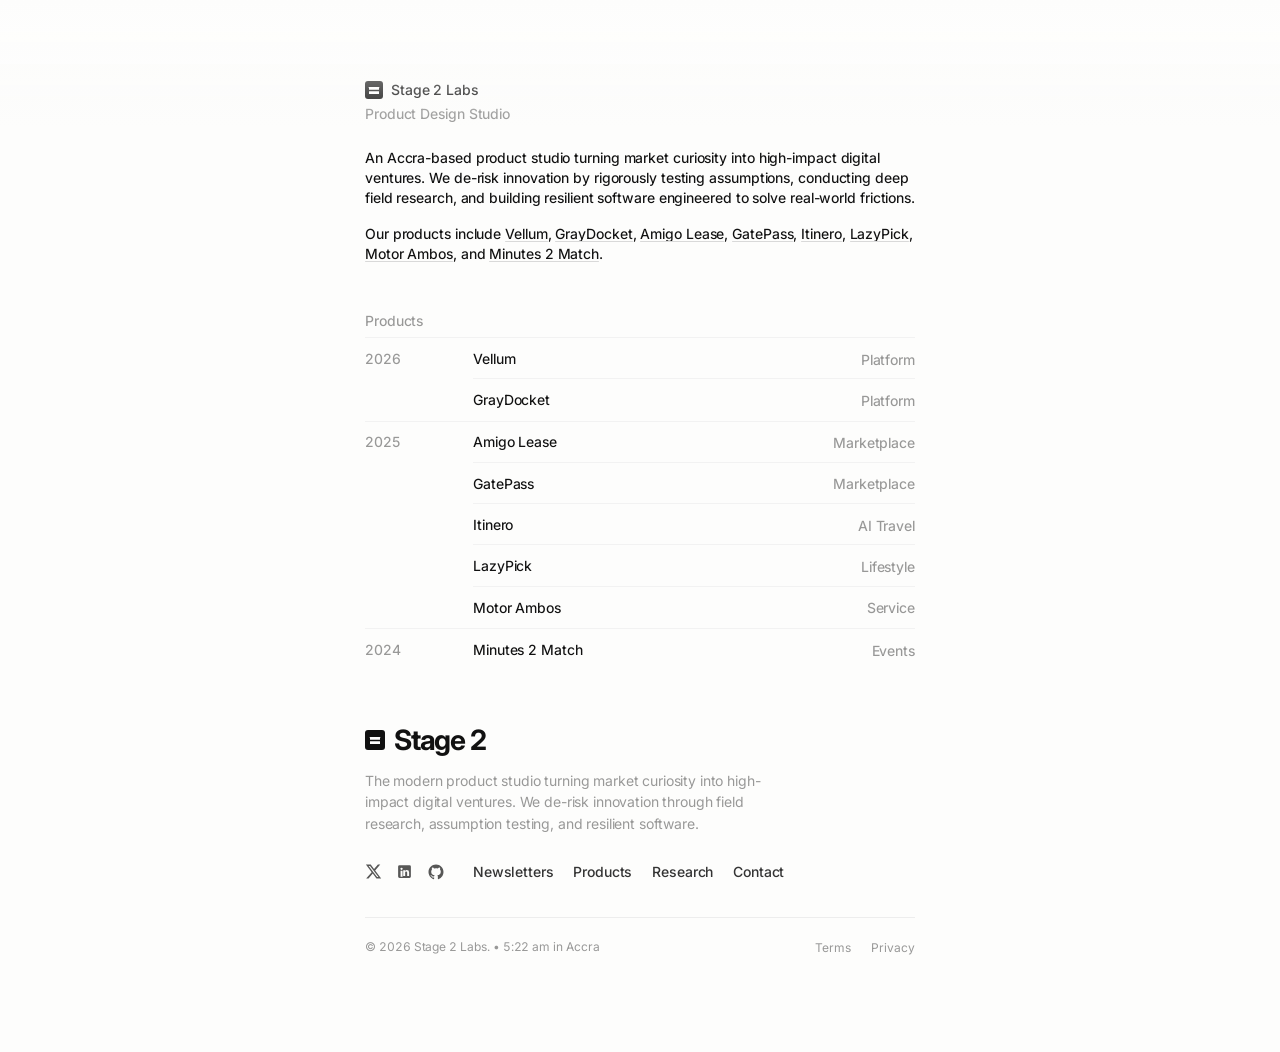
==== index.html @ d828b5db "initial" ====
<!DOCTYPE html>
<html lang="en">
<head>
    <meta charset="utf-8">
    <meta name="viewport" content="width=device-width, initial-scale=1, maximum-scale=1, user-scalable=no">
    
    <!-- Primary Meta Tags -->
    <title>Stage 2 Labs — Product Design Studio</title>
    <meta name="title" content="Stage 2 Labs — Product Design Studio">
    <meta name="description" content="Stage2 is an Accra-based product studio turning market curiosity into high-impact digital ventures. We de-risk innovation through field research, assumption testing, and resilient software.">
    <meta name="keywords" content="Stage 2, Stage 2 Labs, Product Studio, Venture Studio, Accra, Ghana, Product Design, Software Engineering, African Tech, Vellum, GrayDocket, GatePass, Amigo Lease">
    <meta name="author" content="Stage 2 Labs">
    <meta name="theme-color" content="#fdfdfc" media="(prefers-color-scheme: light)">
    <meta name="theme-color" content="#0d0d0d" media="(prefers-color-scheme: dark)">

    <!-- Open Graph / Facebook -->
    <meta property="og:type" content="website">
    <meta property="og:url" content="https://stage2.xyz/">
    <meta property="og:title" content="Stage 2 Labs — Product Design Studio">
    <meta property="og:description" content="An Accra-based product studio turning market curiosity into high-impact digital ventures.">
    <meta property="og:site_name" content="Stage 2 Labs">
    <meta property="og:locale" content="en_GH">

    <!-- Twitter -->
    <meta name="twitter:card" content="summary">
    <meta name="twitter:url" content="https://stage2.xyz/">
    <meta name="twitter:title" content="Stage 2 Labs — Product Design Studio">
    <meta name="twitter:description" content="An Accra-based product studio turning market curiosity into high-impact digital ventures.">
    <meta name="twitter:creator" content="@maxwellcofie">

    <!-- Favicon: Adaptive Stage 2 Logo Mark -->
    <link rel="icon" type="image/svg+xml" href="assets/favicon.svg">
    <link rel="alternate icon" href="data:image/svg+xml,<svg xmlns='http://www.w3.org/2000/svg' viewBox='0 0 100 100'><rect width='100' height='100' rx='22' fill='%23111111'/><rect x='20' y='31' width='60' height='16' rx='2.5' fill='%23ffffff'/><rect x='20' y='53' width='60' height='16' rx='2.5' fill='%23ffffff'/></svg>">
    
    <!-- Google Fonts: Inter -->
    <link rel="preconnect" href="https://fonts.googleapis.com">
    <link rel="preconnect" href="https://fonts.gstatic.com" crossorigin>
    <link href="https://fonts.googleapis.com/css2?family=Inter:wght@400;460;500;600;700;800&display=swap" rel="stylesheet">
    
    <style>
        :root {
            --font-inter: "Inter", system-ui, -apple-system, BlinkMacSystemFont, "Segoe UI", Roboto, "Helvetica Neue", Arial, sans-serif;
            --body-bg: #fdfdfc;
            --body-color: #111111;
            --muted-color: rgba(0, 0, 0, 0.4);
            --border-color: #f2f2f2;
            --underline-color: #d9d9d9;
            --underline-hover: #666666;
            --divider-color: #ededed;
        }

        @media (prefers-color-scheme: dark) {
            :root {
                --body-bg: #0d0d0d;
                --body-color: #f2f2f2;
                --muted-color: rgba(255, 255, 255, 0.4);
                --border-color: #1e1e1e;
                --underline-color: #333333;
                --underline-hover: #888888;
                --divider-color: #222222;
            }
        }

        *, *:before, *:after {
            box-sizing: border-box;
            margin: 0;
            padding: 0;
        }

        html {
            background: var(--body-bg);
            color: var(--body-color);
            font-size: 16px;
            text-rendering: optimizeLegibility;
            -webkit-font-smoothing: antialiased;
            -moz-osx-font-smoothing: grayscale;
        }

        body {
            font-family: var(--font-inter);
            min-height: 100%;
            overflow-y: scroll;
        }

        /* Top soft gradient mask */
        .container {
            max-width: 36.375rem;
            margin: 0 auto;
            padding: 5rem 1rem 2.5rem;
            position: relative;
        }

        @media screen and (max-width: 768px) {
            .container {
                padding: 2rem 1.5rem 2.5rem;
            }
        }

        .container:before {
            content: "";
            pointer-events: none;
            z-index: 9;
            position: fixed;
            top: 0;
            left: 0;
            right: 0;
            height: 8rem;
            background: linear-gradient(180deg, var(--body-bg) 0%, hsla(0, 0%, 100%, 0) 100%);
        }

        @media (prefers-color-scheme: dark) {
            .container:before {
                background: linear-gradient(180deg, var(--body-bg) 0%, rgba(13, 13, 13, 0) 100%);
            }
        }

        @media screen and (max-width: 768px) {
            .container:before {
                height: 2.5rem;
            }
        }

        /* Stagger In Animation */
        @keyframes staggerIn {
            0% {
                opacity: 0;
                transform: translateY(8px);
            }
            100% {
                opacity: 1;
                transform: translateY(0);
            }
        }

        .article > * {
            animation: staggerIn .5s ease both;
        }
        .article > :first-child { animation-delay: 0s; }
        .article > :nth-child(2) { animation-delay: .05s; }
        .article > :nth-child(3) { animation-delay: .1s; }
        .article > :nth-child(4) { animation-delay: .15s; }
        .post-list {
            animation: staggerIn .5s ease both;
            animation-delay: .2s;
        }
        .footer {
            animation: staggerIn .5s ease both;
            animation-delay: .25s;
        }

        /* Header / Inscription */
        .article > header {
            display: flex;
            flex-direction: column;
            gap: .25rem;
            padding: 0 0 .5rem;
        }

        .article > header h1 {
            color: var(--body-color);
            font-size: .875rem;
            font-weight: 500;
            line-height: 1.25rem;
            letter-spacing: -.00563rem;
            display: flex;
            align-items: center;
            gap: .5rem;
        }

        .brand-logo {
            display: inline-flex;
            align-items: center;
            justify-content: center;
            width: 1.125rem;
            height: 1.125rem;
            background: #111111;
            border-radius: 3px;
            flex-shrink: 0;
            cursor: pointer;
            overflow: hidden;
            transition: transform 0.2s cubic-bezier(0.16, 1, 0.3, 1), background-color 0.2s ease;
        }

        .brand-logo:hover {
            transform: scale(1.08);
        }

        .brand-logo:active {
            transform: scale(0.92);
        }

        .brand-logo svg {
            width: 10px;
            height: 7px;
            color: #ffffff;
            overflow: visible;
        }

        .brand-logo .bar {
            transition: transform 0.25s cubic-bezier(0.16, 1, 0.3, 1), opacity 0.2s ease;
        }

        /* Periodic subtle idle shift */
        @keyframes barCycleTop {
            0%, 65%, 100% {
                transform: scaleX(1);
            }
            72% {
                transform: scaleX(0.5);
            }
            80% {
                transform: scaleX(1.05);
            }
            86% {
                transform: scaleX(1);
            }
        }

        @keyframes barCycleBottom {
            0%, 65%, 100% {
                transform: scaleX(1);
            }
            75% {
                transform: scaleX(0.5);
            }
            83% {
                transform: scaleX(1.05);
            }
            89% {
                transform: scaleX(1);
            }
        }

        .brand-logo .bar-top {
            animation: barCycleTop 6s ease-in-out infinite;
            transform-origin: left center;
        }

        .brand-logo .bar-bottom {
            animation: barCycleBottom 6s ease-in-out infinite;
            transform-origin: right center;
        }

        /* Interactive hover: kinetic staggered slide */
        .brand-logo:hover .bar-top,
        .article > header h1:hover .bar-top {
            animation: none;
            transform: translateX(18px);
        }

        .brand-logo:hover .bar-bottom,
        .article > header h1:hover .bar-bottom {
            animation: none;
            transform: translateX(-18px);
        }

        @media (prefers-color-scheme: dark) {
            .brand-logo {
                background: #f2f2f2;
            }
            .brand-logo svg {
                color: #111111;
            }
        }

        .article > header time,
        .article > header .subtitle {
            color: var(--muted-color);
            font-size: .875rem;
            font-weight: 460;
            line-height: 1.25rem;
            letter-spacing: -.00563rem;
        }

        /* Paragraphs */
        .article > p {
            padding-top: 1rem;
            font-size: .875rem;
            font-weight: 460;
            line-height: 1.25rem;
            letter-spacing: -.00563rem;
            color: var(--body-color);
        }

        /* Benji-style underlined links */
        .basic-link {
            position: relative;
            display: inline;
            color: inherit;
            font-weight: inherit;
            line-height: inherit;
            text-decoration: none;
            transition: all .2s ease;
        }

        .basic-link:before {
            pointer-events: none;
            content: "";
            position: absolute;
            bottom: 0;
            left: 0;
            right: 0;
            height: 1px;
            border-radius: 2px;
            background: var(--underline-color);
            opacity: 1;
            transition: inherit;
        }

        .basic-link:hover:before {
            background: var(--underline-hover);
        }

        /* Section / Table List */
        .post-list {
            padding: 3rem 0 0;
        }

        .post-list-title {
            color: var(--muted-color);
            font-size: .875rem;
            font-weight: 460;
            letter-spacing: -.00563rem;
            padding-bottom: .5rem;
            border-bottom: 1px solid var(--border-color);
        }

        .post-list > ul {
            display: flex;
            flex-direction: column;
            list-style: none;
        }

        .post-list > ul > li {
            border-bottom: 1px solid var(--border-color);
        }

        .post-list > ul > li:last-child {
            border-bottom: none;
        }

        .post-list > ul > li > ul {
            display: flex;
            flex-direction: column;
            list-style: none;
        }

        .post-list > ul > li > ul > li > a {
            position: relative;
            display: flex;
            align-items: flex-start;
            justify-content: space-between;
            gap: 1rem;
            padding: .735rem 0 .735rem 6.75rem;
            text-decoration: none;
            color: inherit;
            transition: padding-bottom .2s ease;
        }

        @media screen and (max-width: 520px) {
            .post-list > ul > li > ul > li > a {
                padding-left: 3.5rem;
            }
        }

        .post-list > ul > li > ul > li > a:after {
            content: "";
            border-bottom: 1px solid var(--border-color);
            position: absolute;
            bottom: 0;
            left: 6.75rem;
            right: 0;
        }

        @media screen and (max-width: 520px) {
            .post-list > ul > li > ul > li > a:after {
                left: 3.5rem;
            }
        }

        .post-list > ul > li > ul > li:last-child > a:after {
            display: none;
        }

        .product-info {
            display: flex;
            flex-direction: column;
            gap: 0;
            min-width: 0;
            flex: 1;
        }

        .post-list > ul > li > ul > li > a h2 {
            display: inline-flex;
            align-items: center;
            color: var(--body-color);
            font-size: .875rem;
            font-weight: 460;
            letter-spacing: -.00563rem;
            transition: opacity .14s ease;
        }

        .post-list > ul > li > ul > li > a h2:after {
            content: "↗";
            font-size: 0.8em;
            opacity: 0;
            transform: translate(-3px, 2px);
            transition: opacity .14s ease, transform .14s ease;
        }

        .post-list > ul > li > ul > li > a:hover h2:after {
            opacity: 0.65;
            transform: translate(2px, -1px);
        }

        /* Micro-descriptions appearing on hover */
        .product-desc {
            font-size: .775rem;
            line-height: 1.35;
            color: var(--muted-color);
            letter-spacing: -.003rem;
            max-height: 0;
            opacity: 0;
            overflow: hidden;
            transform: translateY(-3px);
            transition: max-height .22s cubic-bezier(0.16, 1, 0.3, 1), opacity .18s ease, transform .18s ease, margin-top .18s ease;
            margin-top: 0;
            padding-right: 1.5rem;
        }

        .post-list > ul > li > ul > li > a:hover .product-desc {
            max-height: 3rem;
            opacity: 0.9;
            transform: translateY(0);
            margin-top: .25rem;
        }

        .post-list > ul > li > ul > li > a .meta {
            color: var(--muted-color);
            font-size: .875rem;
            font-weight: 460;
            line-height: normal;
            letter-spacing: -.00563rem;
            flex-shrink: 0;
            padding-top: .05rem;
        }

        .post-list > ul > li > ul > li > a .meta .tag {
            transition: opacity .14s ease;
            display: inline-block;
        }

        .post-list > ul > li > ul > li > a .meta .year {
            position: absolute;
            left: 0;
            top: .735rem;
            visibility: hidden;
            color: var(--muted-color);
        }

        .post-list > ul > li > ul > li:first-child > a .meta .year {
            visibility: visible;
        }

        /* Hover dimming effect */
        @media screen and (min-width: 520px) {
            .post-list > ul:hover > li > ul > li > a h2,
            .post-list > ul:hover > li > ul > li > a .meta .tag {
                opacity: .3;
            }
            .post-list > ul:hover > li > ul > li > a .meta .year {
                opacity: 1;
            }
        }

        .post-list > ul > li > ul > li > a:hover h2,
        .post-list > ul > li > ul > li > a:hover .meta .tag {
            opacity: 1;
        }

        /* Footer */
        .footer {
            padding: 3.5rem 0 3.5rem;
        }

        .footer-container {
            max-width: 36.375rem;
            margin: 0 auto;
        }

        .footer-brand {
            display: inline-flex;
            align-items: center;
            gap: .55rem;
            text-decoration: none;
            color: var(--body-color);
            margin-bottom: 0.95rem;
        }

        .footer-logo {
            width: 1.25rem;
            height: 1.25rem;
        }

        .footer-brand:hover .bar-top {
            animation: none;
            transform: translateX(18px);
        }

        .footer-brand-text {
            font-size: 1.75rem;
            font-weight: 700;
            letter-spacing: -0.04em;
            color: var(--body-color);
            line-height: 1;
        }

        .footer-desc {
            color: var(--muted-color);
            font-size: 0.875rem;
            font-weight: 400;
            line-height: 1.55;
            letter-spacing: -0.01em;
            max-width: 26rem;
            margin-bottom: 1.75rem;
        }

        .footer-nav-row {
            display: flex;
            align-items: center;
            gap: 1.75rem;
            flex-wrap: wrap;
            margin-bottom: 2.25rem;
        }

        .footer-socials {
            display: flex;
            align-items: center;
            gap: 0.875rem;
        }

        .footer-icon-link {
            color: var(--body-color);
            opacity: 0.7;
            display: inline-flex;
            align-items: center;
            justify-content: center;
            text-decoration: none;
            transition: opacity 0.15s ease, transform 0.15s ease;
        }

        .footer-icon-link:hover {
            opacity: 1;
            transform: translateY(-1px);
        }

        .footer-links {
            display: flex;
            align-items: center;
            gap: 1.25rem;
            flex-wrap: wrap;
        }

        .footer-link {
            color: var(--body-color);
            font-size: 0.875rem;
            font-weight: 500;
            letter-spacing: -0.01em;
            text-decoration: none;
            opacity: 0.85;
            transition: opacity 0.15s ease, color 0.15s ease;
        }

        .footer-link:hover {
            opacity: 1;
            color: var(--body-color);
        }

        .footer-divider {
            height: 1px;
            background: var(--divider-color);
            width: 100%;
            margin-bottom: 1.35rem;
        }

        .footer-bottom {
            display: flex;
            align-items: center;
            justify-content: space-between;
            gap: 1rem;
            flex-wrap: wrap;
        }

        .footer-copyright {
            color: var(--muted-color);
            font-size: 0.75rem;
            font-weight: 400;
            letter-spacing: -0.005em;
            line-height: 1.4;
            font-variant-numeric: tabular-nums;
        }

        .footer-legal {
            display: flex;
            align-items: center;
            gap: 1.25rem;
        }

        .footer-legal-link {
            color: var(--muted-color);
            font-size: 0.75rem;
            font-weight: 400;
            text-decoration: none;
            transition: color 0.15s ease;
        }

        .footer-legal-link:hover {
            color: var(--body-color);
        }

        @media screen and (max-width: 520px) {
            .footer {
                padding: 2.75rem 0 2.5rem;
            }

            .footer-nav-row {
                gap: 1.25rem;
            }

            .footer-bottom {
                flex-direction: column;
                align-items: flex-start;
                gap: 0.75rem;
            }
        }
    </style>
</head>
<body>
    <div class="container">
        <article class="article">
            <header>
                <h1>
                    <span class="brand-logo" aria-hidden="true" title="Stage 2 Labs">
                        <svg viewBox="0 0 186 126" fill="currentColor">
                            <rect class="bar bar-top" width="186" height="50" rx="4"></rect>
                            <rect class="bar bar-bottom" y="76" width="186" height="50" rx="4"></rect>
                        </svg>
                    </span>
                    Stage 2 Labs
                </h1>
                <p class="subtitle">Product Design Studio</p>
            </header>

            <p>An Accra-based product studio turning market curiosity into high-impact digital ventures. We de-risk innovation by rigorously testing assumptions, conducting deep field research, and building resilient software engineered to solve real-world frictions.</p>

            <p>Our products include <a class="basic-link" target="_blank" rel="noopener noreferrer" href="https://getvellum.org">Vellum</a>, <a class="basic-link" target="_blank" rel="noopener noreferrer" href="https://graydocket.com">GrayDocket</a>, <a class="basic-link" target="_blank" rel="noopener noreferrer" href="https://amigolease.com">Amigo Lease</a>, <a class="basic-link" target="_blank" rel="noopener noreferrer" href="https://gatepass.so">GatePass</a>, <a class="basic-link" target="_blank" rel="noopener noreferrer" href="https://tryitinero.com">Itinero</a>, <a class="basic-link" target="_blank" rel="noopener noreferrer" href="https://lazypick.app">LazyPick</a>, <a class="basic-link" target="_blank" rel="noopener noreferrer" href="https://motorambos.com">Motor Ambos</a>, and <a class="basic-link" target="_blank" rel="noopener noreferrer" href="https://minutes2match.com/">Minutes 2 Match</a>.</p>
        </article>

        <section class="post-list">
            <h3 class="post-list-title">Products</h3>
            <ul>
                <!-- 2026 -->
                <li>
                    <ul>
                        <li>
                            <a href="products/vellum">
                                <div class="product-info">
                                    <h2>Vellum</h2>
                                    <p class="product-desc">Digital-first estate planning platform bridging modern asset management and law.</p>
                                </div>
                                <span class="meta">
                                    <span class="tag">Platform</span>
                                    <span class="year">2026</span>
                                </span>
                            </a>
                        </li>
                        <li>
                            <a href="products/graydocket">
                                <div class="product-info">
                                    <h2>GrayDocket</h2>
                                    <p class="product-desc">Business-in-a-Box automating company incorporation, tax, and banking.</p>
                                </div>
                                <span class="meta">
                                    <span class="tag">Platform</span>
                                    <span class="year">2026</span>
                                </span>
                            </a>
                        </li>
                    </ul>
                </li>

                <!-- 2025 -->
                <li>
                    <ul>
                        <li>
                            <a href="products/amigo-lease">
                                <div class="product-info">
                                    <h2>Amigo Lease</h2>
                                    <p class="product-desc">Verified roommate matching platform for urban living and shared spaces.</p>
                                </div>
                                <span class="meta">
                                    <span class="tag">Marketplace</span>
                                    <span class="year">2025</span>
                                </span>
                            </a>
                        </li>
                        <li>
                            <a href="products/gatepass">
                                <div class="product-info">
                                    <h2>GatePass</h2>
                                    <p class="product-desc">Video-first marketplace for discovering and booking live events.</p>
                                </div>
                                <span class="meta">
                                    <span class="tag">Marketplace</span>
                                    <span class="year">2025</span>
                                </span>
                            </a>
                        </li>
                        <li>
                            <a href="products/itinero">
                                <div class="product-info">
                                    <h2>Itinero</h2>
                                    <p class="product-desc">AI-powered travel ecosystem for Africa with curated itineraries.</p>
                                </div>
                                <span class="meta">
                                    <span class="tag">AI Travel</span>
                                    <span class="year">2025</span>
                                </span>
                            </a>
                        </li>
                        <li>
                            <a href="products/lazypick">
                                <div class="product-info">
                                    <h2>LazyPick</h2>
                                    <p class="product-desc">Recommendation engine solving choice paralysis in entertainment and dining.</p>
                                </div>
                                <span class="meta">
                                    <span class="tag">Lifestyle</span>
                                    <span class="year">2025</span>
                                </span>
                            </a>
                        </li>
                        <li>
                            <a href="products/motor-ambos">
                                <div class="product-info">
                                    <h2>Motor Ambos</h2>
                                    <p class="product-desc">Digital vehicle management and automotive service platform.</p>
                                </div>
                                <span class="meta">
                                    <span class="tag">Service</span>
                                    <span class="year">2025</span>
                                </span>
                            </a>
                        </li>
                    </ul>
                </li>

                <!-- 2024 -->
                <li>
                    <ul>
                        <li>
                            <a href="products/minutes-2-match">
                                <div class="product-info">
                                    <h2>Minutes 2 Match</h2>
                                    <p class="product-desc">Curated speed dating and live matchmaking event series.</p>
                                </div>
                                <span class="meta">
                                    <span class="tag">Events</span>
                                    <span class="year">2024</span>
                                </span>
                            </a>
                        </li>
                    </ul>
                </li>
            </ul>
        </section>

        <footer class="footer">
            <div class="footer-container">
                <div class="footer-brand-wrap">
                    <a href="#" class="footer-brand" aria-label="Stage 2 Labs">
                        <span class="brand-logo footer-logo" aria-hidden="true">
                            <svg viewBox="0 0 186 126" fill="currentColor">
                                <rect class="bar bar-top" width="186" height="50" rx="4"></rect>
                                <rect class="bar bar-bottom" y="76" width="186" height="50" rx="4"></rect>
                            </svg>
                        </span>
                        <span class="footer-brand-text">Stage 2</span>
                    </a>
                </div>

                <p class="footer-desc">
                    The modern product studio turning market curiosity into high-impact digital ventures. We de-risk innovation through field research, assumption testing, and resilient software.
                </p>

                <div class="footer-nav-row">
                    <div class="footer-socials">
                        <a href="https://twitter.com/maxwellcofie" target="_blank" rel="noopener noreferrer" aria-label="X (formerly Twitter)" class="footer-icon-link">
                            <svg width="17" height="17" viewBox="0 0 24 24" fill="currentColor">
                                <path d="M18.244 2.25h3.308l-7.227 8.26 8.502 11.24H16.17l-5.214-6.817L4.99 21.75H1.68l7.73-8.835L1.254 2.25H8.08l4.713 6.231zm-1.161 17.52h1.833L7.084 4.126H5.117z"/>
                            </svg>
                        </a>
                        <a href="https://linkedin.com/in/maxwellcofie" target="_blank" rel="noopener noreferrer" aria-label="LinkedIn" class="footer-icon-link">
                            <svg width="17" height="17" viewBox="0 0 24 24" fill="currentColor">
                                <path d="M19 3a2 2 0 0 1 2 2v14a2 2 0 0 1-2 2H5a2 2 0 0 1-2-2V5a2 2 0 0 1 2-2h14m-.5 15.5v-5.3a3.26 3.26 0 0 0-3.26-3.26c-.85 0-1.84.52-2.28 1.3v-1.11h-2.79v8.37h2.79v-4.93c0-.77.62-1.4 1.39-1.4a1.4 1.4 0 0 1 1.4 1.4v4.93h2.75M6.46 10.9v8.37H9.2V10.9H6.46M7.83 6.55a1.6 1.6 0 0 0-1.6 1.6 1.6 1.6 0 0 0 1.6 1.6 1.6 1.6 0 0 0 1.6-1.6 1.6 1.6 0 0 0-1.6-1.6z"/>
                            </svg>
                        </a>
                        <a href="https://github.com/maxwellcofie" target="_blank" rel="noopener noreferrer" aria-label="GitHub" class="footer-icon-link">
                            <svg width="18" height="18" viewBox="0 0 24 24" fill="currentColor">
                                <path fill-rule="evenodd" clip-rule="evenodd" d="M12 2C6.477 2 2 6.484 2 12.017c0 4.425 2.865 8.18 6.839 9.504.5.092.682-.217.682-.483 0-.237-.008-.868-.013-1.703-2.782.605-3.369-1.343-3.369-1.343-.454-1.158-1.11-1.466-1.11-1.466-.908-.62.069-.608.069-.608 1.003.07 1.53 1.032 1.53 1.032.892 1.53 2.341 1.088 2.91.832.092-.647.35-1.088.636-1.338-2.22-.253-4.555-1.113-4.555-4.951 0-1.093.39-1.988 1.029-2.688-.103-.253-.446-1.272.098-2.65 0 0 .84-.27 2.75 1.026A9.564 9.564 0 0112 6.844c.85.004 1.705.115 2.504.337 1.909-1.296 2.747-1.027 2.747-1.027.546 1.379.202 2.398.1 2.651.64.7 1.028 1.595 1.028 2.688 0 3.848-2.339 4.695-4.566 4.943.359.309.678.92.678 1.855 0 1.338-.012 2.419-.012 2.747 0 .268.18.58.688.482A10.019 10.019 0 0022 12.017C22 6.484 17.522 2 12 2z"/>
                            </svg>
                        </a>
                    </div>
                    <nav class="footer-links" aria-label="Footer Navigation">
                        <a href="https://stage2.xyz/newsletters" class="footer-link">Newsletters</a>
                        <a href="#products" class="footer-link">Products</a>
                        <a href="https://stage2.xyz/research" class="footer-link">Research</a>
                        <a href="mailto:hello@stage2.xyz" class="footer-link">Contact</a>
                    </nav>
                </div>

                <div class="footer-divider"></div>

                <div class="footer-bottom">
                    <p class="footer-copyright">
                        © 2026 Stage 2 Labs. <span class="footer-time">• <span id="accra-time"></span> in Accra</span>
                    </p>
                    <div class="footer-legal">
                        <a href="#" class="footer-legal-link">Terms</a>
                        <a href="#" class="footer-legal-link">Privacy</a>
                    </div>
                </div>
            </div>
        </footer>
    </div>

    <script>
        function updateAccraTime() {
            try {
                const el = document.getElementById('accra-time');
                if (!el) return;
                const now = new Date();
                const timeString = new Intl.DateTimeFormat('en-US', {
                    timeZone: 'Africa/Accra',
                    hour: 'numeric',
                    minute: '2-digit',
                    hour12: true
                }).format(now).toLowerCase();
                el.textContent = timeString;
            } catch (e) {}
        }
        updateAccraTime();
        setInterval(updateAccraTime, 1000);
    </script>
</body>
</html>
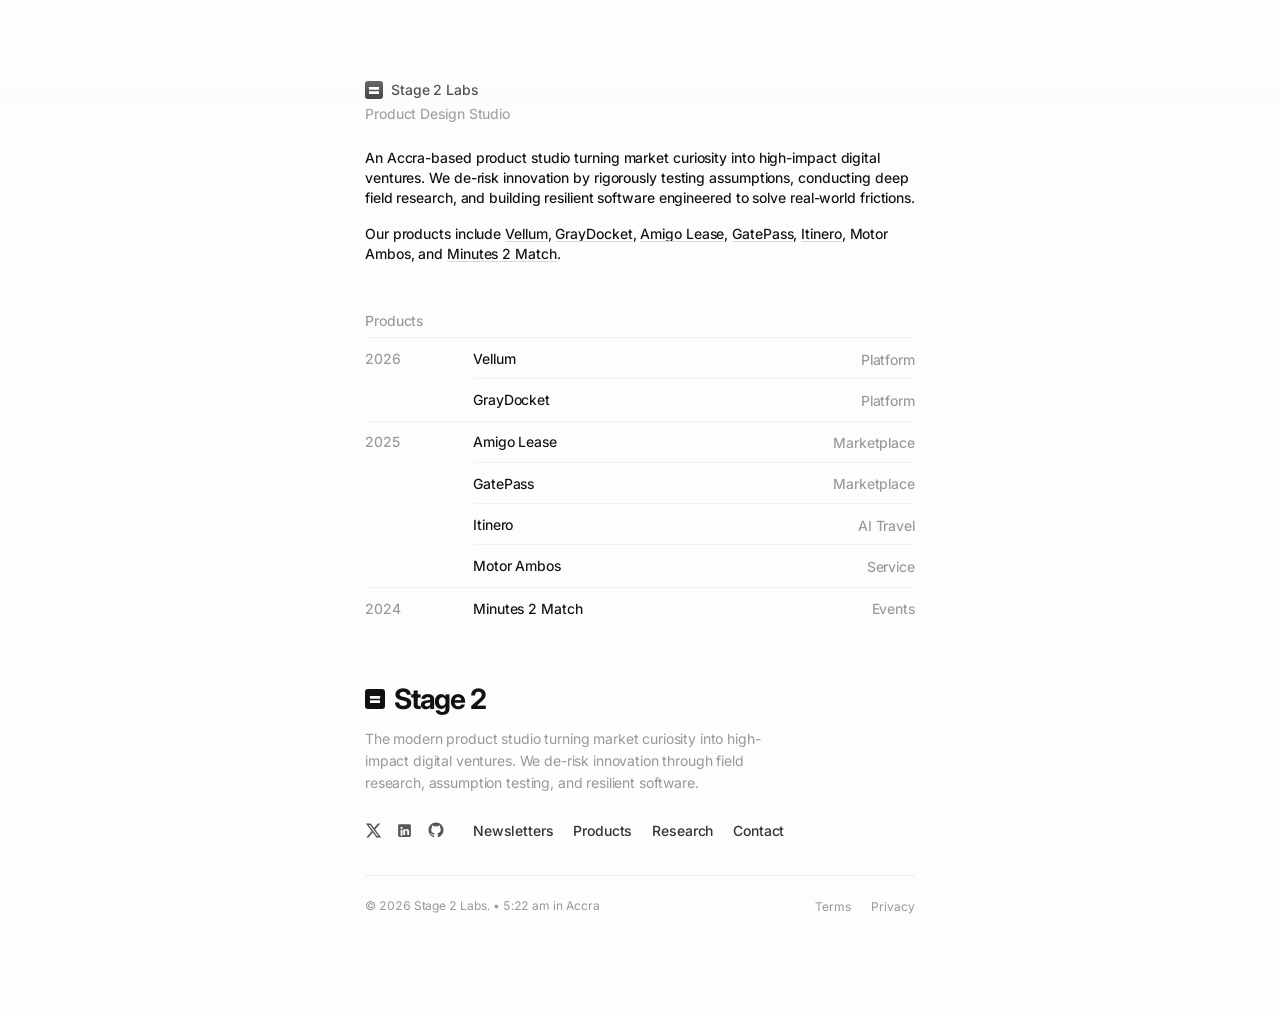
==== commit da46d4aa: "initial" ====
--- a/index.html
+++ b/index.html
@@ -653,7 +653,7 @@
 
             <p>An Accra-based product studio turning market curiosity into high-impact digital ventures. We de-risk innovation by rigorously testing assumptions, conducting deep field research, and building resilient software engineered to solve real-world frictions.</p>
 
-            <p>Our products include <a class="basic-link" target="_blank" rel="noopener noreferrer" href="https://getvellum.org">Vellum</a>, <a class="basic-link" target="_blank" rel="noopener noreferrer" href="https://graydocket.com">GrayDocket</a>, <a class="basic-link" target="_blank" rel="noopener noreferrer" href="https://amigolease.com">Amigo Lease</a>, <a class="basic-link" target="_blank" rel="noopener noreferrer" href="https://gatepass.so">GatePass</a>, <a class="basic-link" target="_blank" rel="noopener noreferrer" href="https://tryitinero.com">Itinero</a>, <a class="basic-link" target="_blank" rel="noopener noreferrer" href="https://lazypick.app">LazyPick</a>, <a class="basic-link" target="_blank" rel="noopener noreferrer" href="https://motorambos.com">Motor Ambos</a>, and <a class="basic-link" target="_blank" rel="noopener noreferrer" href="https://minutes2match.com/">Minutes 2 Match</a>.</p>
+            <p>Our products include <a class="basic-link" target="_blank" rel="noopener noreferrer" href="https://getvellum.org">Vellum</a>, <a class="basic-link" target="_blank" rel="noopener noreferrer" href="https://graydocket.com">GrayDocket</a>, <a class="basic-link" target="_blank" rel="noopener noreferrer" href="https://amigolease.com">Amigo Lease</a>, <a class="basic-link" target="_blank" rel="noopener noreferrer" href="https://gatepass.so">GatePass</a>, <a class="basic-link" target="_blank" rel="noopener noreferrer" href="https://tryitinero.com">Itinero</a>, <a class="basic-link" target="_blank" rel="noopener noreferrer" href="https://motorambos.com">Motor Ambos</a>, and <a class="basic-link" target="_blank" rel="noopener noreferrer" href="https://minutes2match.com/">Minutes 2 Match</a>.</p>
         </article>
 
         <section class="post-list">
@@ -729,18 +729,6 @@
                             </a>
                         </li>
                         <li>
-                            <a href="products/lazypick">
-                                <div class="product-info">
-                                    <h2>LazyPick</h2>
-                                    <p class="product-desc">Recommendation engine solving choice paralysis in entertainment and dining.</p>
-                                </div>
-                                <span class="meta">
-                                    <span class="tag">Lifestyle</span>
-                                    <span class="year">2025</span>
-                                </span>
-                            </a>
-                        </li>
-                        <li>
                             <a href="products/motor-ambos">
                                 <div class="product-info">
                                     <h2>Motor Ambos</h2>
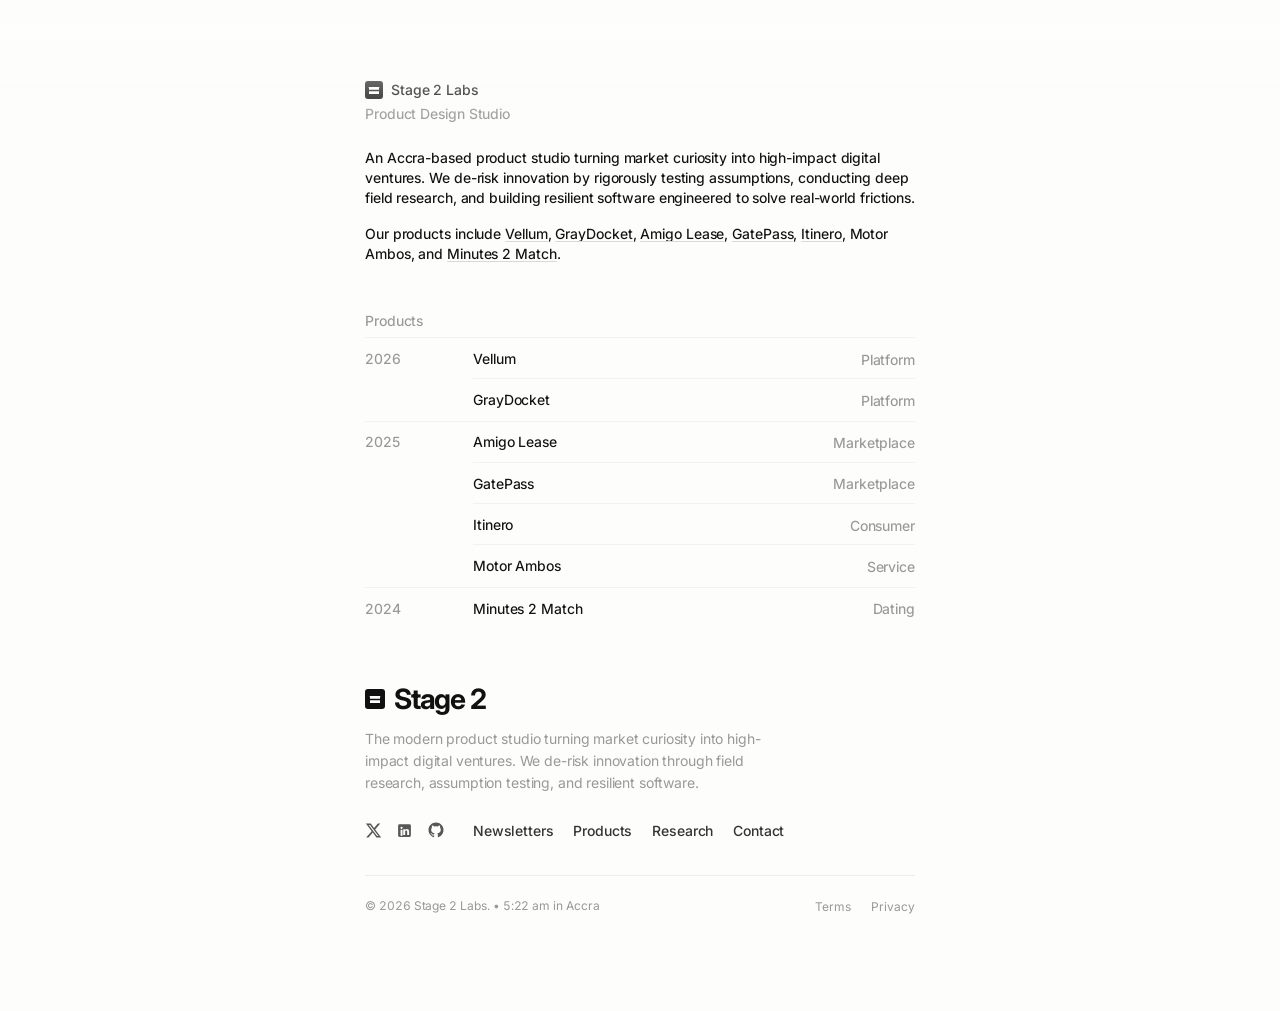
==== commit 569afe35: "initial" ====
--- a/index.html
+++ b/index.html
@@ -666,7 +666,7 @@
                             <a href="products/vellum">
                                 <div class="product-info">
                                     <h2>Vellum</h2>
-                                    <p class="product-desc">Digital-first estate planning platform bridging modern asset management and law.</p>
+                                    <p class="product-desc">Wills and digital legacy planning for Ghanaian families.</p>
                                 </div>
                                 <span class="meta">
                                     <span class="tag">Platform</span>
@@ -678,7 +678,7 @@
                             <a href="products/graydocket">
                                 <div class="product-info">
                                     <h2>GrayDocket</h2>
-                                    <p class="product-desc">Business-in-a-Box automating company incorporation, tax, and banking.</p>
+                                    <p class="product-desc">Business registration and ongoing compliance for founders in Ghana.</p>
                                 </div>
                                 <span class="meta">
                                     <span class="tag">Platform</span>
@@ -696,7 +696,7 @@
                             <a href="products/amigo-lease">
                                 <div class="product-info">
                                     <h2>Amigo Lease</h2>
-                                    <p class="product-desc">Verified roommate matching platform for urban living and shared spaces.</p>
+                                    <p class="product-desc">Lifestyle-based roommate matching and room listings in Accra.</p>
                                 </div>
                                 <span class="meta">
                                     <span class="tag">Marketplace</span>
@@ -708,7 +708,7 @@
                             <a href="products/gatepass">
                                 <div class="product-info">
                                     <h2>GatePass</h2>
-                                    <p class="product-desc">Video-first marketplace for discovering and booking live events.</p>
+                                    <p class="product-desc">Video-first event discovery and ticketing with part-pay and fast payouts.</p>
                                 </div>
                                 <span class="meta">
                                     <span class="tag">Marketplace</span>
@@ -720,10 +720,10 @@
                             <a href="products/itinero">
                                 <div class="product-info">
                                     <h2>Itinero</h2>
-                                    <p class="product-desc">AI-powered travel ecosystem for Africa with curated itineraries.</p>
+                                    <p class="product-desc">Turns your travel photos into printed hardcover albums.</p>
                                 </div>
                                 <span class="meta">
-                                    <span class="tag">AI Travel</span>
+                                    <span class="tag">Consumer</span>
                                     <span class="year">2025</span>
                                 </span>
                             </a>
@@ -732,7 +732,7 @@
                             <a href="products/motor-ambos">
                                 <div class="product-info">
                                     <h2>Motor Ambos</h2>
-                                    <p class="product-desc">Digital vehicle management and automotive service platform.</p>
+                                    <p class="product-desc">Car papers, renewal reminders and roadside help for drivers and fleets.</p>
                                 </div>
                                 <span class="meta">
                                     <span class="tag">Service</span>
@@ -750,10 +750,10 @@
                             <a href="products/minutes-2-match">
                                 <div class="product-info">
                                     <h2>Minutes 2 Match</h2>
-                                    <p class="product-desc">Curated speed dating and live matchmaking event series.</p>
+                                    <p class="product-desc">Values-based weekly matchmaking and curated dating events.</p>
                                 </div>
                                 <span class="meta">
-                                    <span class="tag">Events</span>
+                                    <span class="tag">Dating</span>
                                     <span class="year">2024</span>
                                 </span>
                             </a>
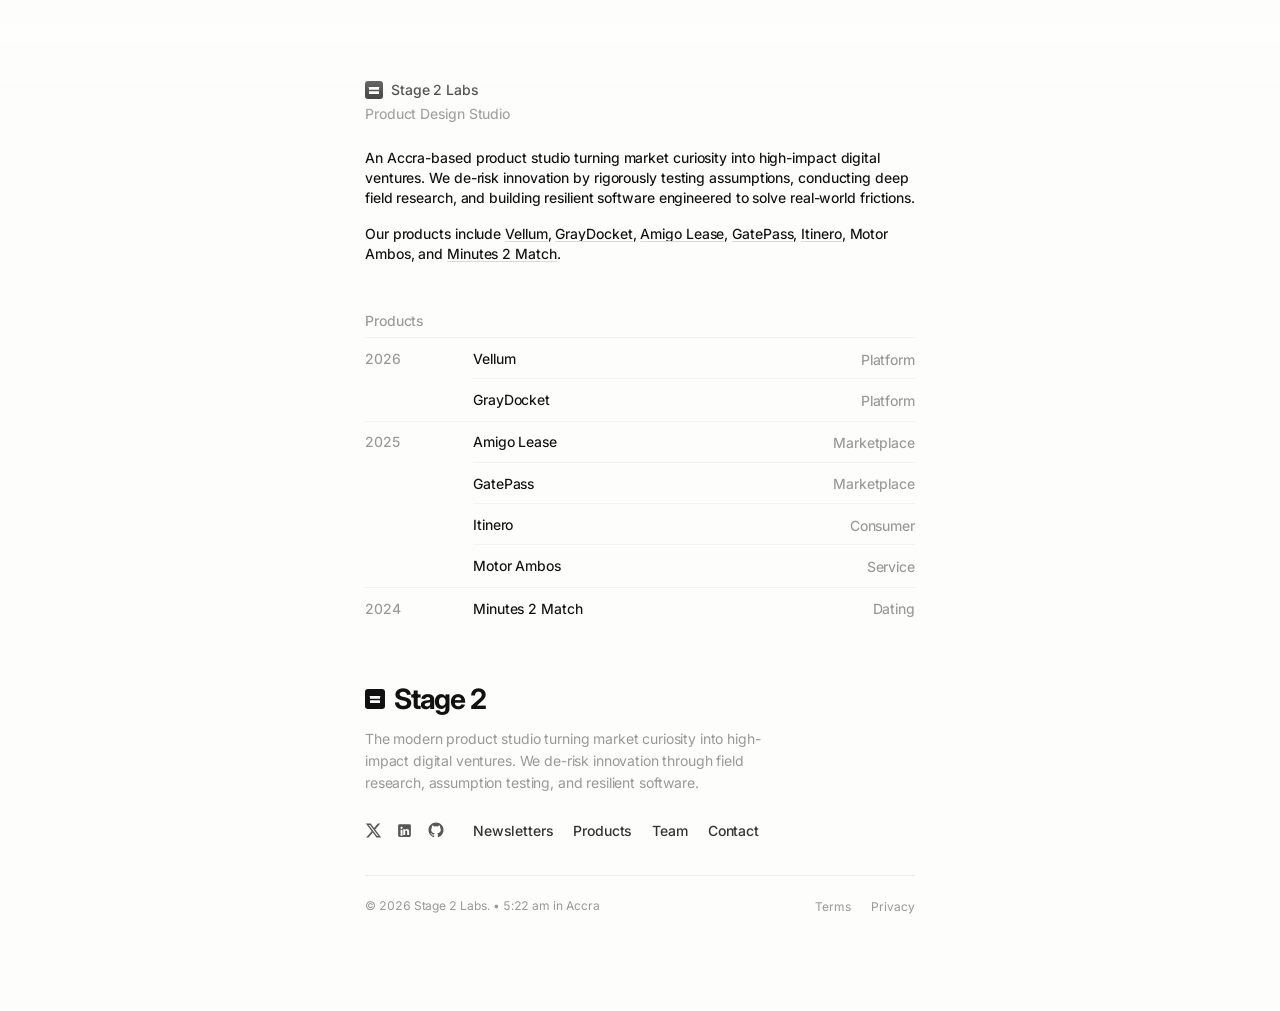
==== commit d2a55e23: "initial" ====
--- a/index.html
+++ b/index.html
@@ -656,7 +656,7 @@
             <p>Our products include <a class="basic-link" target="_blank" rel="noopener noreferrer" href="https://getvellum.org">Vellum</a>, <a class="basic-link" target="_blank" rel="noopener noreferrer" href="https://graydocket.com">GrayDocket</a>, <a class="basic-link" target="_blank" rel="noopener noreferrer" href="https://amigolease.com">Amigo Lease</a>, <a class="basic-link" target="_blank" rel="noopener noreferrer" href="https://gatepass.so">GatePass</a>, <a class="basic-link" target="_blank" rel="noopener noreferrer" href="https://tryitinero.com">Itinero</a>, <a class="basic-link" target="_blank" rel="noopener noreferrer" href="https://motorambos.com">Motor Ambos</a>, and <a class="basic-link" target="_blank" rel="noopener noreferrer" href="https://minutes2match.com/">Minutes 2 Match</a>.</p>
         </article>
 
-        <section class="post-list">
+        <section class="post-list" id="products">
             <h3 class="post-list-title">Products</h3>
             <ul>
                 <!-- 2026 -->
@@ -720,7 +720,7 @@
                             <a href="products/itinero">
                                 <div class="product-info">
                                     <h2>Itinero</h2>
-                                    <p class="product-desc">Turns your travel photos into printed hardcover albums.</p>
+                                    <p class="product-desc">Meet Itinero, your guide to turning trip photos into a hardcover album.</p>
                                 </div>
                                 <span class="meta">
                                     <span class="tag">Consumer</span>
@@ -802,7 +802,7 @@
                     <nav class="footer-links" aria-label="Footer Navigation">
                         <a href="https://stage2.xyz/newsletters" class="footer-link">Newsletters</a>
                         <a href="#products" class="footer-link">Products</a>
-                        <a href="https://stage2.xyz/research" class="footer-link">Research</a>
+                        <a href="team" class="footer-link">Team</a>
                         <a href="mailto:hello@stage2.xyz" class="footer-link">Contact</a>
                     </nav>
                 </div>
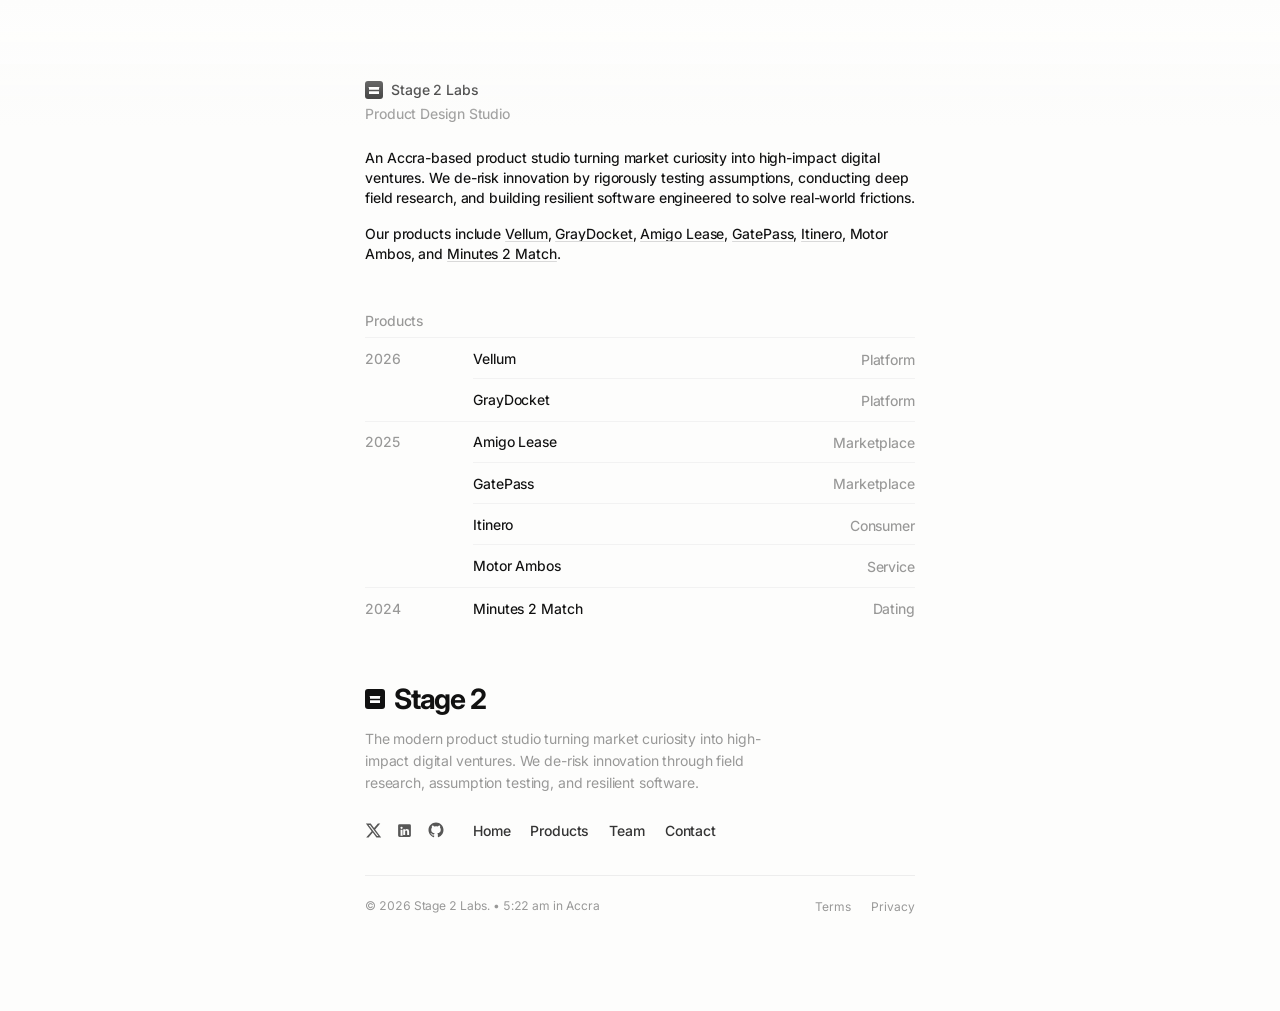
==== commit e7fa025c: "initial" ====
--- a/index.html
+++ b/index.html
@@ -505,6 +505,11 @@
         .footer-brand:hover .bar-top {
             animation: none;
             transform: translateX(18px);
+        }
+
+        .footer-brand:hover .bar-bottom {
+            animation: none;
+            transform: translateX(-18px);
         }
 
         .footer-brand-text {
@@ -766,7 +771,7 @@
         <footer class="footer">
             <div class="footer-container">
                 <div class="footer-brand-wrap">
-                    <a href="#" class="footer-brand" aria-label="Stage 2 Labs">
+                    <a href="./" class="footer-brand" aria-label="Stage 2 Labs">
                         <span class="brand-logo footer-logo" aria-hidden="true">
                             <svg viewBox="0 0 186 126" fill="currentColor">
                                 <rect class="bar bar-top" width="186" height="50" rx="4"></rect>
@@ -800,8 +805,8 @@
                         </a>
                     </div>
                     <nav class="footer-links" aria-label="Footer Navigation">
-                        <a href="https://stage2.xyz/newsletters" class="footer-link">Newsletters</a>
-                        <a href="#products" class="footer-link">Products</a>
+                        <a href="./" class="footer-link">Home</a>
+                        <a href="./#products" class="footer-link">Products</a>
                         <a href="team" class="footer-link">Team</a>
                         <a href="mailto:hello@stage2.xyz" class="footer-link">Contact</a>
                     </nav>
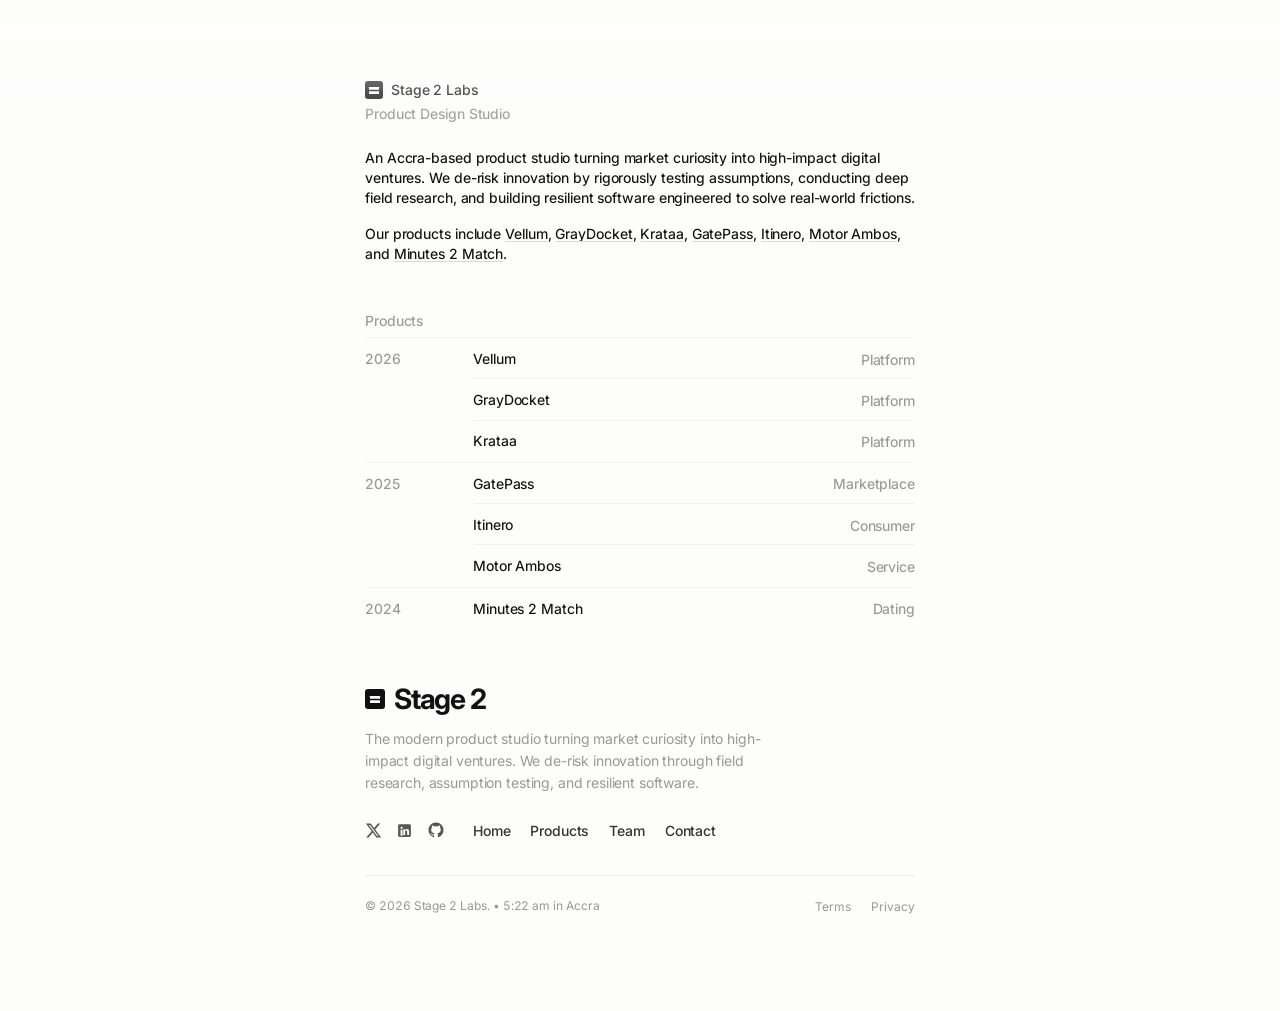
==== commit 19be9dc4: "initial" ====
--- a/index.html
+++ b/index.html
@@ -8,7 +8,7 @@
     <title>Stage 2 Labs — Product Design Studio</title>
     <meta name="title" content="Stage 2 Labs — Product Design Studio">
     <meta name="description" content="Stage2 is an Accra-based product studio turning market curiosity into high-impact digital ventures. We de-risk innovation through field research, assumption testing, and resilient software.">
-    <meta name="keywords" content="Stage 2, Stage 2 Labs, Product Studio, Venture Studio, Accra, Ghana, Product Design, Software Engineering, African Tech, Vellum, GrayDocket, GatePass, Amigo Lease">
+    <meta name="keywords" content="Stage 2, Stage 2 Labs, Product Studio, Venture Studio, Accra, Ghana, Product Design, Software Engineering, African Tech, Vellum, GrayDocket, GatePass, Krataa">
     <meta name="author" content="Stage 2 Labs">
     <meta name="theme-color" content="#fdfdfc" media="(prefers-color-scheme: light)">
     <meta name="theme-color" content="#0d0d0d" media="(prefers-color-scheme: dark)">
@@ -658,7 +658,7 @@
 
             <p>An Accra-based product studio turning market curiosity into high-impact digital ventures. We de-risk innovation by rigorously testing assumptions, conducting deep field research, and building resilient software engineered to solve real-world frictions.</p>
 
-            <p>Our products include <a class="basic-link" target="_blank" rel="noopener noreferrer" href="https://getvellum.org">Vellum</a>, <a class="basic-link" target="_blank" rel="noopener noreferrer" href="https://graydocket.com">GrayDocket</a>, <a class="basic-link" target="_blank" rel="noopener noreferrer" href="https://amigolease.com">Amigo Lease</a>, <a class="basic-link" target="_blank" rel="noopener noreferrer" href="https://gatepass.so">GatePass</a>, <a class="basic-link" target="_blank" rel="noopener noreferrer" href="https://tryitinero.com">Itinero</a>, <a class="basic-link" target="_blank" rel="noopener noreferrer" href="https://motorambos.com">Motor Ambos</a>, and <a class="basic-link" target="_blank" rel="noopener noreferrer" href="https://minutes2match.com/">Minutes 2 Match</a>.</p>
+            <p>Our products include <a class="basic-link" target="_blank" rel="noopener noreferrer" href="https://getvellum.org">Vellum</a>, <a class="basic-link" target="_blank" rel="noopener noreferrer" href="https://graydocket.com">GrayDocket</a>, <a class="basic-link" target="_blank" rel="noopener noreferrer" href="https://krataa.app">Krataa</a>, <a class="basic-link" target="_blank" rel="noopener noreferrer" href="https://gatepass.so">GatePass</a>, <a class="basic-link" target="_blank" rel="noopener noreferrer" href="https://tryitinero.com">Itinero</a>, <a class="basic-link" target="_blank" rel="noopener noreferrer" href="https://motorambos.com">Motor Ambos</a>, and <a class="basic-link" target="_blank" rel="noopener noreferrer" href="https://minutes2match.com/">Minutes 2 Match</a>.</p>
         </article>
 
         <section class="post-list" id="products">
@@ -691,24 +691,24 @@
                                 </span>
                             </a>
                         </li>
+                        <li>
+                            <a href="products/krataa">
+                                <div class="product-info">
+                                    <h2>Krataa</h2>
+                                    <p class="product-desc">Business email for Ghanaian shops, with SMS alerts that work without data.</p>
+                                </div>
+                                <span class="meta">
+                                    <span class="tag">Platform</span>
+                                    <span class="year">2026</span>
+                                </span>
+                            </a>
+                        </li>
                     </ul>
                 </li>
 
                 <!-- 2025 -->
                 <li>
                     <ul>
-                        <li>
-                            <a href="products/amigo-lease">
-                                <div class="product-info">
-                                    <h2>Amigo Lease</h2>
-                                    <p class="product-desc">Lifestyle-based roommate matching and room listings in Accra.</p>
-                                </div>
-                                <span class="meta">
-                                    <span class="tag">Marketplace</span>
-                                    <span class="year">2025</span>
-                                </span>
-                            </a>
-                        </li>
                         <li>
                             <a href="products/gatepass">
                                 <div class="product-info">
@@ -807,7 +807,7 @@
                     <nav class="footer-links" aria-label="Footer Navigation">
                         <a href="./" class="footer-link">Home</a>
                         <a href="./#products" class="footer-link">Products</a>
-                        <a href="team" class="footer-link">Team</a>
+                        <a href="./team" class="footer-link">Team</a>
                         <a href="mailto:hello@stage2.xyz" class="footer-link">Contact</a>
                     </nav>
                 </div>
